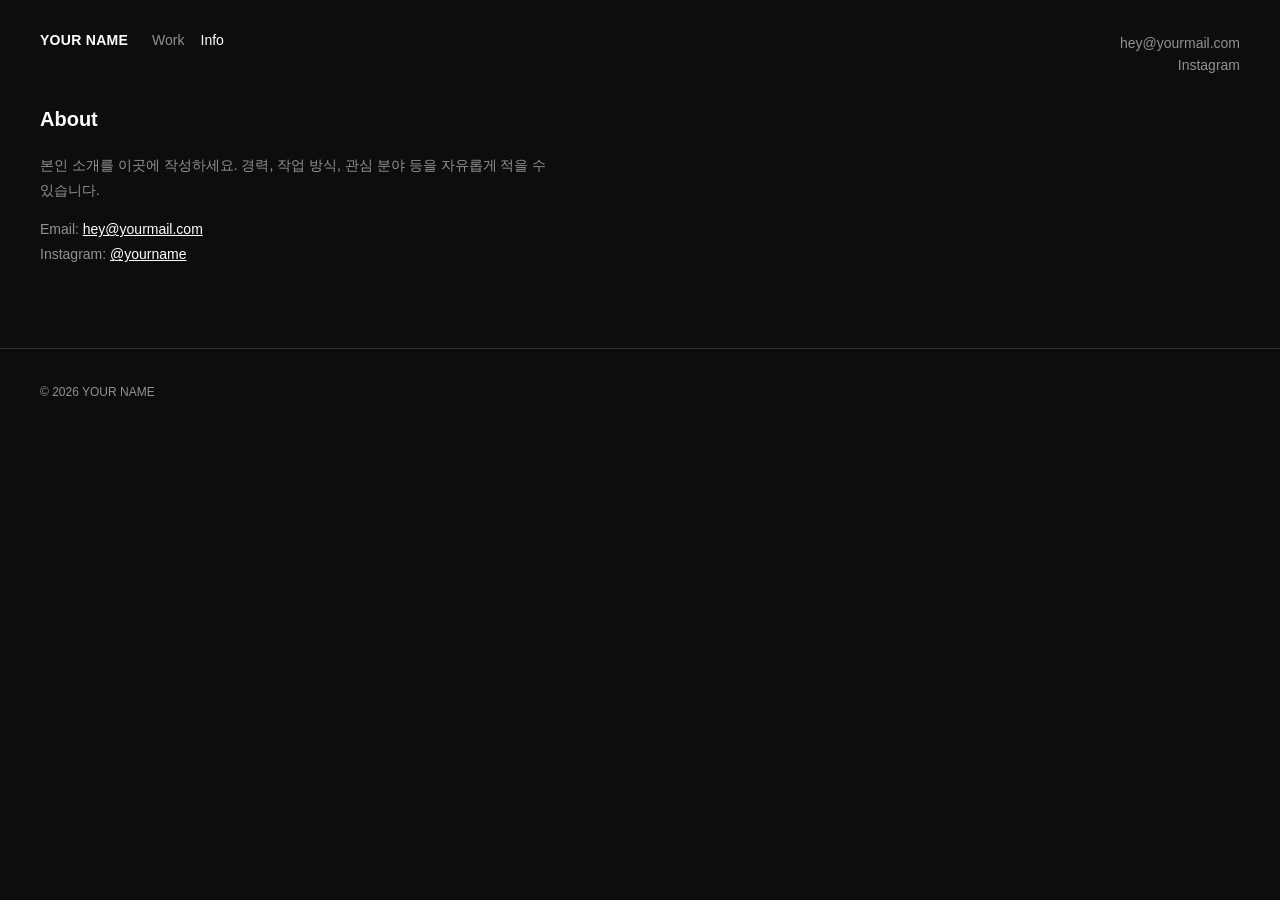
==== info.html @ 0c559cd1 "feat: add dark-theme page shells for home, info, project pages Co-Authored-By: Claude Sonnet 5 <nore" ====
<!doctype html>
<html lang="ko">
<head>
<meta charset="UTF-8">
<meta name="viewport" content="width=device-width, initial-scale=1.0">
<title>Info — YOUR NAME</title>
<link rel="stylesheet" href="css/style.css">
</head>
<body>
<header class="site-header">
  <div class="site-header__brand">
    <a href="index.html" class="site-header__name">YOUR NAME</a>
    <nav class="site-header__nav">
      <a href="index.html">Work</a>
      <a href="info.html" class="is-active">Info</a>
    </nav>
  </div>
  <div class="site-header__contact">
    <a href="mailto:hey@yourmail.com">hey@yourmail.com</a>
    <a href="https://instagram.com" target="_blank" rel="noopener">Instagram</a>
  </div>
</header>

<div class="info-content">
  <h1>About</h1>
  <p>본인 소개를 이곳에 작성하세요. 경력, 작업 방식, 관심 분야 등을 자유롭게 적을 수 있습니다.</p>
  <p>Email: <a href="mailto:hey@yourmail.com">hey@yourmail.com</a><br>
  Instagram: <a href="https://instagram.com" target="_blank" rel="noopener">@yourname</a></p>
</div>

<footer class="site-footer">
  <p>© <span id="year"></span> YOUR NAME</p>
</footer>

<script>document.getElementById("year").textContent = new Date().getFullYear();</script>
</body>
</html>
---- css/style.css ----
:root {
  --bg: #0d0d0d;
  --fg: #ffffff;
  --muted: rgba(255, 255, 255, .55);
  --border: rgba(255, 255, 255, .14);
  --font: -apple-system, BlinkMacSystemFont, "Segoe UI", Helvetica, Arial, sans-serif;
}
* { box-sizing: border-box; }
html, body { margin: 0; padding: 0; background: var(--bg); color: var(--fg); font-family: var(--font); }
a { color: inherit; text-decoration: none; }
a:hover { opacity: .7; }

.site-header {
  display: flex;
  justify-content: space-between;
  align-items: flex-start;
  padding: 32px 40px 0;
  font-size: 14px;
}
.site-header__brand { display: flex; gap: 24px; align-items: baseline; }
.site-header__name { font-weight: 700; letter-spacing: .02em; }
.site-header__nav { display: flex; gap: 16px; color: var(--muted); }
.site-header__nav a.is-active { color: var(--fg); }
.site-header__contact { text-align: right; color: var(--muted); line-height: 1.6; }
.site-header__contact a { display: block; }

.intro {
  max-width: 320px;
  margin: 24px 40px 40px;
  color: var(--muted);
  font-size: 13px;
  line-height: 1.6;
}

.site-footer {
  padding: 24px 40px;
  color: var(--muted);
  font-size: 12px;
  border-top: 1px solid var(--border);
  margin-top: 80px;
}

/* Home grid */
.grid-scroll {
  display: flex;
  gap: 16px;
  padding: 0 40px 60px;
  overflow-x: auto;
  cursor: grab;
  scrollbar-width: none;
}
.grid-scroll::-webkit-scrollbar { display: none; }
.grid-scroll.is-dragging { cursor: grabbing; user-select: none; }
.grid-item { flex: 0 0 auto; width: 320px; }
.grid-item img {
  width: 320px;
  height: 220px;
  object-fit: cover;
  border-radius: 4px;
  display: block;
  background: #1a1a1a;
}
.grid-item__title { margin-top: 10px; font-size: 13px; }
.grid-item__category { color: var(--muted); font-size: 12px; }

/* Project detail */
.project-hero { width: 100%; max-height: 70vh; object-fit: cover; display: block; }
.project-head {
  display: flex;
  justify-content: space-between;
  gap: 40px;
  padding: 32px 40px;
  border-bottom: 1px solid var(--border);
}
.project-head h1 { font-size: 22px; margin: 0 0 8px; }
.project-head p { color: var(--muted); font-size: 13px; max-width: 480px; line-height: 1.6; margin: 0; }
.project-meta { color: var(--muted); font-size: 12px; text-align: right; line-height: 1.8; white-space: nowrap; }
.project-media { padding: 40px; display: flex; flex-direction: column; gap: 32px; }
.project-media img, .project-media video { width: 100%; display: block; border-radius: 4px; }
.project-media figcaption { margin-top: 8px; color: var(--muted); font-size: 12px; }
.project-nav {
  display: flex;
  justify-content: space-between;
  padding: 24px 40px;
  border-top: 1px solid var(--border);
  font-size: 13px;
}

/* Info page */
.info-content { max-width: 520px; margin: 24px 40px 80px; font-size: 14px; line-height: 1.8; color: var(--muted); }
.info-content h1 { color: var(--fg); font-size: 20px; margin-bottom: 16px; }
.info-content a { color: var(--fg); text-decoration: underline; }

@media (max-width: 720px) {
  .site-header { flex-direction: column; gap: 12px; padding: 24px 20px 0; }
  .site-header__contact { text-align: left; }
  .intro { margin: 20px 20px 32px; }
  .grid-scroll { padding: 0 20px 40px; }
  .grid-item { width: 220px; }
  .grid-item img { width: 220px; height: 150px; }
  .project-head { flex-direction: column; padding: 24px 20px; gap: 16px; }
  .project-meta { text-align: left; }
  .project-media { padding: 24px 20px; }
  .project-nav { padding: 20px; }
  .info-content { margin: 20px 20px 60px; }
}
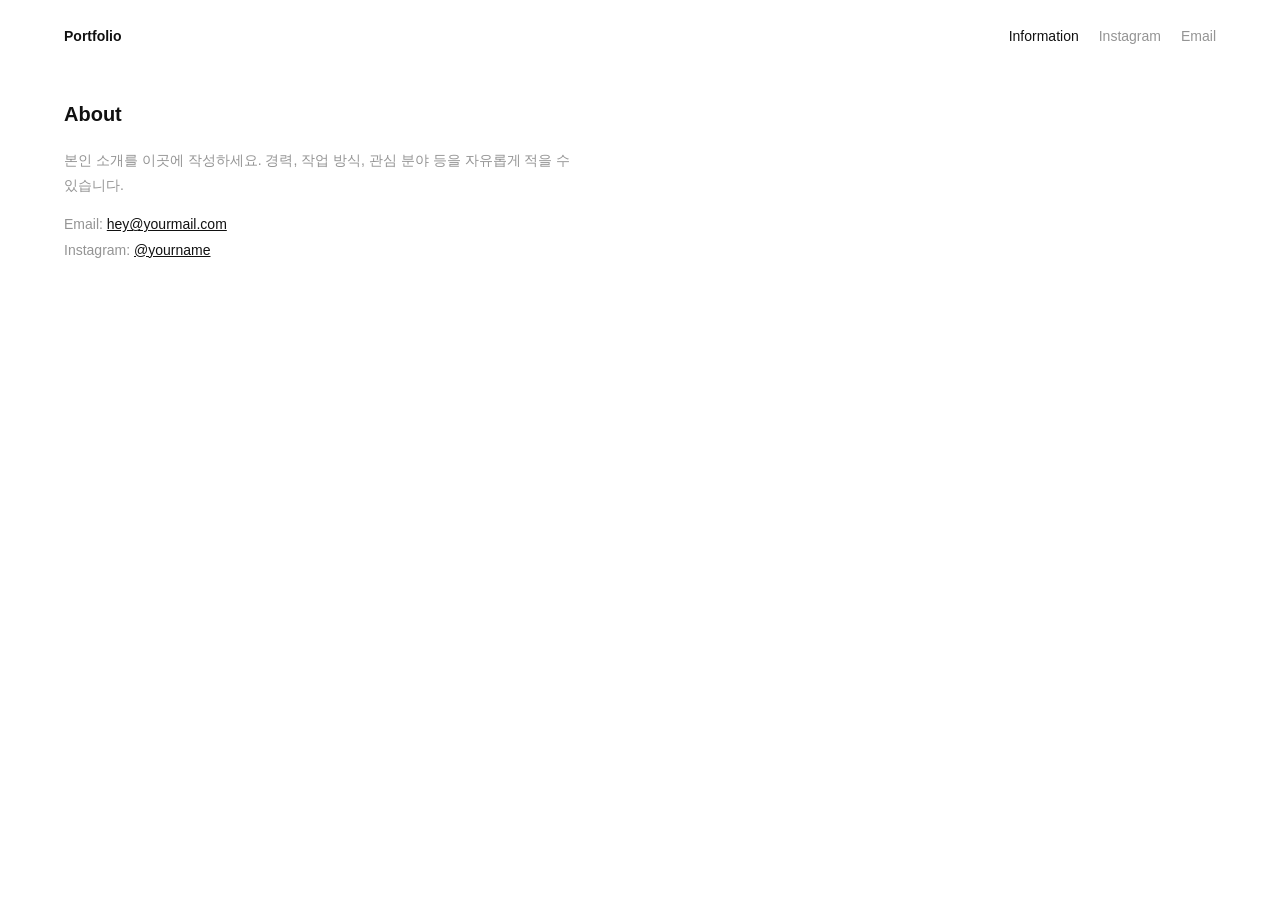
==== commit 494a1939: "feat: rework site to light theme with infinite auto-scroll gallery - Switch to white/light theme, dr" ====
--- a/info.html
+++ b/info.html
@@ -3,22 +3,17 @@
 <head>
 <meta charset="UTF-8">
 <meta name="viewport" content="width=device-width, initial-scale=1.0">
-<title>Info — YOUR NAME</title>
+<title>Info — Portfolio</title>
 <link rel="stylesheet" href="css/style.css">
 </head>
 <body>
 <header class="site-header">
-  <div class="site-header__brand">
-    <a href="index.html" class="site-header__name">YOUR NAME</a>
-    <nav class="site-header__nav">
-      <a href="index.html">Work</a>
-      <a href="info.html" class="is-active">Info</a>
-    </nav>
-  </div>
-  <div class="site-header__contact">
-    <a href="mailto:hey@yourmail.com">hey@yourmail.com</a>
+  <a href="index.html" class="site-header__logo">Portfolio</a>
+  <nav class="site-header__links">
+    <a href="info.html" class="is-active">Information</a>
     <a href="https://instagram.com" target="_blank" rel="noopener">Instagram</a>
-  </div>
+    <a href="mailto:hey@yourmail.com">Email</a>
+  </nav>
 </header>
 
 <div class="info-content">
@@ -27,11 +22,5 @@
   <p>Email: <a href="mailto:hey@yourmail.com">hey@yourmail.com</a><br>
   Instagram: <a href="https://instagram.com" target="_blank" rel="noopener">@yourname</a></p>
 </div>
-
-<footer class="site-footer">
-  <p>© <span id="year"></span> YOUR NAME</p>
-</footer>
-
-<script>document.getElementById("year").textContent = new Date().getFullYear();</script>
 </body>
 </html>
--- a/css/style.css
+++ b/css/style.css
@@ -1,106 +1,170 @@
 :root {
-  --bg: #0d0d0d;
-  --fg: #ffffff;
-  --muted: rgba(255, 255, 255, .55);
-  --border: rgba(255, 255, 255, .14);
+  --bg: #ffffff;
+  --fg: #111111;
+  --muted: rgba(17, 17, 17, .45);
+  --border: rgba(17, 17, 17, .12);
+  --placeholder: #eeeeee;
+  --side-pad: 64px;
+  --gallery-height: 480px;
   --font: -apple-system, BlinkMacSystemFont, "Segoe UI", Helvetica, Arial, sans-serif;
 }
+@media (max-width: 720px) {
+  :root { --side-pad: 20px; --gallery-height: 420px; }
+}
+
 * { box-sizing: border-box; }
 html, body { margin: 0; padding: 0; background: var(--bg); color: var(--fg); font-family: var(--font); }
 a { color: inherit; text-decoration: none; }
-a:hover { opacity: .7; }
+a:hover { opacity: .6; }
 
+/* Header */
 .site-header {
   display: flex;
   justify-content: space-between;
-  align-items: flex-start;
-  padding: 32px 40px 0;
+  align-items: center;
+  padding: 28px var(--side-pad);
   font-size: 14px;
 }
-.site-header__brand { display: flex; gap: 24px; align-items: baseline; }
-.site-header__name { font-weight: 700; letter-spacing: .02em; }
-.site-header__nav { display: flex; gap: 16px; color: var(--muted); }
-.site-header__nav a.is-active { color: var(--fg); }
-.site-header__contact { text-align: right; color: var(--muted); line-height: 1.6; }
-.site-header__contact a { display: block; }
+.site-header__logo { font-weight: 600; }
+.site-header__links { display: flex; gap: 20px; color: var(--muted); }
+.site-header__links a.is-active { color: var(--fg); }
 
-.intro {
-  max-width: 320px;
-  margin: 24px 40px 40px;
-  color: var(--muted);
-  font-size: 13px;
-  line-height: 1.6;
+/* Marquee (home gallery) */
+.marquee-viewport {
+  position: relative;
+  overflow: hidden;
+  width: 100%;
+  height: calc(var(--gallery-height) + 68px);
+  margin-top: 120px;
+  cursor: grab;
+  touch-action: pan-y;
 }
+.marquee-viewport.is-dragging { cursor: grabbing; }
+.marquee-track {
+  position: absolute;
+  top: 0;
+  left: 0;
+  display: flex;
+  gap: 12px;
+  will-change: transform;
+}
+.marquee-item { flex: 0 0 auto; display: block; }
+.marquee-item__media {
+  height: var(--gallery-height);
+  overflow: hidden;
+  background: var(--placeholder);
+}
+.marquee-item__media img,
+.marquee-item__media video {
+  height: 100%;
+  width: auto;
+  display: block;
+  transform: translateY(100%);
+  transition: transform .5s cubic-bezier(.16, 1, .3, 1);
+}
+.marquee-item.is-revealed .marquee-item__media img,
+.marquee-item.is-revealed .marquee-item__media video {
+  transform: translateY(0);
+}
+.marquee-item__caption {
+  margin-top: 12px;
+  opacity: 0;
+  transition: opacity .4s ease .15s;
+}
+.marquee-item.is-revealed .marquee-item__caption { opacity: 1; }
+.marquee-item__title { font-size: 13px; font-weight: 600; }
+.marquee-item__category { font-size: 12px; color: var(--muted); }
 
-.site-footer {
-  padding: 24px 40px;
-  color: var(--muted);
-  font-size: 12px;
-  border-top: 1px solid var(--border);
-  margin-top: 80px;
+.marquee-pinned-caption {
+  position: absolute;
+  left: var(--side-pad);
+  top: calc(var(--gallery-height) + 12px);
+  opacity: 0;
+  transition: opacity .4s ease;
+  pointer-events: none;
 }
-
-/* Home grid */
-.grid-scroll {
-  display: flex;
-  gap: 16px;
-  padding: 0 40px 60px;
-  overflow-x: auto;
-  cursor: grab;
-  scrollbar-width: none;
-}
-.grid-scroll::-webkit-scrollbar { display: none; }
-.grid-scroll.is-dragging { cursor: grabbing; user-select: none; }
-.grid-item { flex: 0 0 auto; width: 320px; }
-.grid-item img {
-  width: 320px;
-  height: 220px;
-  object-fit: cover;
-  border-radius: 4px;
-  display: block;
-  background: #1a1a1a;
-}
-.grid-item__title { margin-top: 10px; font-size: 13px; }
-.grid-item__category { color: var(--muted); font-size: 12px; }
-
-/* Project detail */
-.project-hero { width: 100%; max-height: 70vh; object-fit: cover; display: block; }
-.project-head {
-  display: flex;
-  justify-content: space-between;
-  gap: 40px;
-  padding: 32px 40px;
-  border-bottom: 1px solid var(--border);
-}
-.project-head h1 { font-size: 22px; margin: 0 0 8px; }
-.project-head p { color: var(--muted); font-size: 13px; max-width: 480px; line-height: 1.6; margin: 0; }
-.project-meta { color: var(--muted); font-size: 12px; text-align: right; line-height: 1.8; white-space: nowrap; }
-.project-media { padding: 40px; display: flex; flex-direction: column; gap: 32px; }
-.project-media img, .project-media video { width: 100%; display: block; border-radius: 4px; }
-.project-media figcaption { margin-top: 8px; color: var(--muted); font-size: 12px; }
-.project-nav {
-  display: flex;
-  justify-content: space-between;
-  padding: 24px 40px;
-  border-top: 1px solid var(--border);
-  font-size: 13px;
-}
+.marquee-pinned-caption.is-visible { opacity: 1; }
+.marquee-pinned-caption__title { font-size: 13px; font-weight: 600; }
+.marquee-pinned-caption__category { font-size: 12px; color: var(--muted); }
 
 /* Info page */
-.info-content { max-width: 520px; margin: 24px 40px 80px; font-size: 14px; line-height: 1.8; color: var(--muted); }
+.info-content { max-width: 520px; margin: 24px var(--side-pad) 80px; font-size: 14px; line-height: 1.8; color: var(--muted); }
 .info-content h1 { color: var(--fg); font-size: 20px; margin-bottom: 16px; }
 .info-content a { color: var(--fg); text-decoration: underline; }
 
+/* Project detail */
+.project-layout { display: flex; flex-direction: row; min-height: 100vh; }
+.project-sidebar {
+  flex: 0 0 42%;
+  order: 0;
+  position: sticky;
+  top: 0;
+  align-self: flex-start;
+  height: 100vh;
+  display: flex;
+  flex-direction: column;
+  justify-content: space-between;
+  padding: 32px var(--side-pad);
+  border-right: 1px solid var(--border);
+}
+.project-sidebar__logo { font-weight: 600; font-size: 14px; }
+.project-sidebar__details h3 {
+  color: var(--muted);
+  font-size: 13px;
+  font-weight: 400;
+  margin: 0 0 12px;
+}
+.project-sidebar__details p {
+  font-size: 14px;
+  line-height: 1.7;
+  margin: 0;
+  white-space: pre-line;
+}
+
+.project-main { flex: 1; order: 1; min-width: 0; }
+.project-main__header {
+  display: grid;
+  grid-template-columns: 1fr auto auto;
+  grid-template-areas: "title category close";
+  align-items: baseline;
+  gap: 16px;
+  padding: 24px var(--side-pad);
+  border-bottom: 1px solid var(--border);
+  position: sticky;
+  top: 0;
+  z-index: 2;
+  background: var(--bg);
+}
+.project-main__header h1 { grid-area: title; font-size: 18px; margin: 0; }
+.project-main__category { grid-area: category; color: var(--muted); font-size: 13px; }
+.project-main__close { grid-area: close; font-size: 13px; white-space: nowrap; }
+
+.media-row--full img, .media-row--full video { width: 100%; display: block; }
+.media-row--split {
+  display: grid;
+  grid-template-columns: 1fr 1fr;
+  gap: 2px;
+}
+.media-row--split img, .media-row--split video { width: 100%; height: 100%; object-fit: cover; display: block; }
+
 @media (max-width: 720px) {
-  .site-header { flex-direction: column; gap: 12px; padding: 24px 20px 0; }
-  .site-header__contact { text-align: left; }
-  .intro { margin: 20px 20px 32px; }
-  .grid-scroll { padding: 0 20px 40px; }
-  .grid-item { width: 220px; }
-  .grid-item img { width: 220px; height: 150px; }
-  .project-head { flex-direction: column; padding: 24px 20px; gap: 16px; }
-  .project-meta { text-align: left; }
-  .project-media { padding: 24px 20px; }
-  .project-nav { padding: 20px; }
-  .info-content { margin: 20px 20px 60px; }
+  .marquee-viewport { margin-top: 60px; }
+
+  .project-layout { flex-direction: column; }
+  .project-sidebar {
+    order: 2;
+    position: static;
+    height: auto;
+    border-right: none;
+    border-top: 1px solid var(--border);
+    padding: 24px var(--side-pad) 60px;
+  }
+  .project-main__header {
+    grid-template-columns: 1fr auto;
+    grid-template-areas:
+      "title close"
+      "category category";
+    row-gap: 6px;
+  }
+  .media-row--split { grid-template-columns: 1fr; }
 }
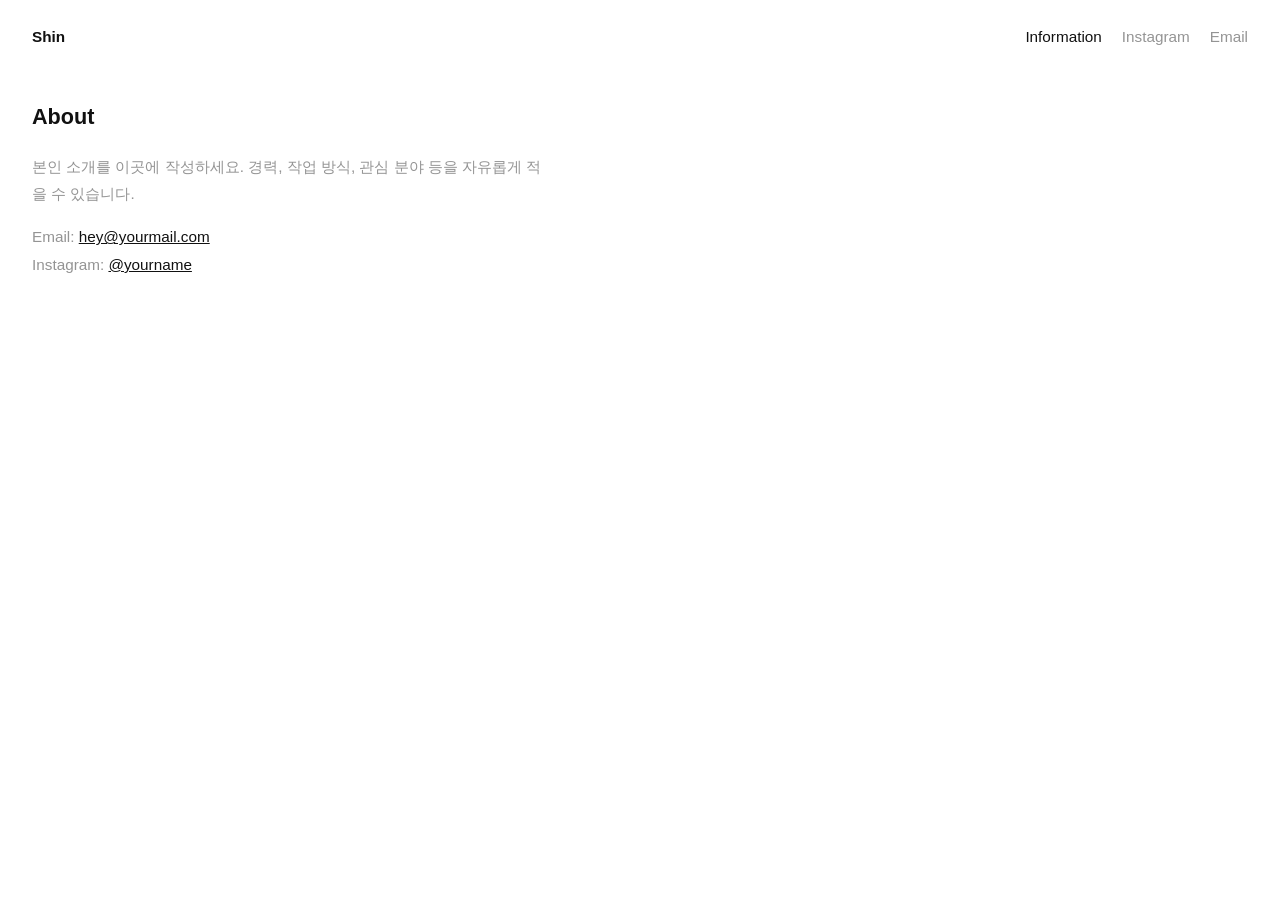
==== commit f79f15f8: "content: rename site logo/title from "Portfolio" to "Shin" Co-Authored-By: Claude Sonnet 5.5 <norepl" ====
--- a/info.html
+++ b/info.html
@@ -3,12 +3,12 @@
 <head>
 <meta charset="UTF-8">
 <meta name="viewport" content="width=device-width, initial-scale=1.0">
-<title>Info — Portfolio</title>
+<title>Info — Shin</title>
 <link rel="stylesheet" href="css/style.css">
 </head>
 <body>
 <header class="site-header">
-  <a href="index.html" class="site-header__logo">Portfolio</a>
+  <a href="index.html" class="site-header__logo">Shin</a>
   <nav class="site-header__links">
     <a href="info.html" class="is-active">Information</a>
     <a href="https://instagram.com" target="_blank" rel="noopener">Instagram</a>
--- a/css/style.css
+++ b/css/style.css
@@ -4,12 +4,17 @@
   --muted: rgba(17, 17, 17, .45);
   --border: rgba(17, 17, 17, .12);
   --placeholder: #eeeeee;
-  --side-pad: 64px;
-  --gallery-height: 480px;
+  --side-pad: 32px;
+  --gallery-height: clamp(272px, 17.44vw, 720px);
+  --topbar-height: 100px;
   --font: -apple-system, BlinkMacSystemFont, "Segoe UI", Helvetica, Arial, sans-serif;
+  --fs-body: clamp(9.2px, calc(9.2px + 0.4761vw), 16px);
+  --fs-caption-title: clamp(8.5px, calc(8.5px + 0.4366vw), 14.8px);
+  --fs-caption-category: clamp(8px, calc(8px + 0.3966vw), 13.7px);
+  --fs-heading: clamp(12.5px, calc(12.5px + 0.7143vw), 22.8px);
 }
-@media (max-width: 720px) {
-  :root { --side-pad: 20px; --gallery-height: 420px; }
+@media (max-width: 1024px) {
+  :root { --side-pad: 10px; --gallery-height: clamp(160px, 46.4vw, 256px); }
 }
 
 * { box-sizing: border-box; }
@@ -23,11 +28,20 @@
   justify-content: space-between;
   align-items: center;
   padding: 28px var(--side-pad);
-  font-size: 14px;
+  font-size: var(--fs-body);
 }
 .site-header__logo { font-weight: 600; }
 .site-header__links { display: flex; gap: 20px; color: var(--muted); }
 .site-header__links a.is-active { color: var(--fg); }
+
+@media (max-width: 1024px) {
+  .site-header { padding: 20px var(--side-pad); flex-wrap: wrap; row-gap: 8px; }
+  .site-header__links { gap: 14px; }
+}
+
+/* Home page: header on top, gallery vertically centered in the remaining space */
+body.home { height: 100vh; display: flex; flex-direction: column; overflow: hidden; }
+.home-main { flex: 1; display: flex; align-items: center; min-height: 0; }
 
 /* Marquee (home gallery) */
 .marquee-viewport {
@@ -35,7 +49,6 @@
   overflow: hidden;
   width: 100%;
   height: calc(var(--gallery-height) + 68px);
-  margin-top: 120px;
   cursor: grab;
   touch-action: pan-y;
 }
@@ -45,14 +58,14 @@
   top: 0;
   left: 0;
   display: flex;
-  gap: 12px;
+  gap: 6px;
   will-change: transform;
 }
 .marquee-item { flex: 0 0 auto; display: block; }
+.marquee-item:hover { opacity: 1; }
 .marquee-item__media {
   height: var(--gallery-height);
   overflow: hidden;
-  background: var(--placeholder);
 }
 .marquee-item__media img,
 .marquee-item__media video {
@@ -60,111 +73,115 @@
   width: auto;
   display: block;
   transform: translateY(100%);
-  transition: transform .5s cubic-bezier(.16, 1, .3, 1);
+  transition: transform .5s cubic-bezier(.215, .61, .355, 1);
 }
 .marquee-item.is-revealed .marquee-item__media img,
 .marquee-item.is-revealed .marquee-item__media video {
   transform: translateY(0);
 }
 .marquee-item__caption {
-  margin-top: 12px;
+  width: fit-content;
+  margin-top: 14px;
   opacity: 0;
   transition: opacity .4s ease .15s;
 }
 .marquee-item.is-revealed .marquee-item__caption { opacity: 1; }
-.marquee-item__title { font-size: 13px; font-weight: 600; }
-.marquee-item__category { font-size: 12px; color: var(--muted); }
-
-.marquee-pinned-caption {
-  position: absolute;
-  left: var(--side-pad);
-  top: calc(var(--gallery-height) + 12px);
-  opacity: 0;
-  transition: opacity .4s ease;
-  pointer-events: none;
-}
-.marquee-pinned-caption.is-visible { opacity: 1; }
-.marquee-pinned-caption__title { font-size: 13px; font-weight: 600; }
-.marquee-pinned-caption__category { font-size: 12px; color: var(--muted); }
+.marquee-item__title { font-size: var(--fs-caption-title); font-weight: 600; }
+.marquee-item__category { font-size: var(--fs-caption-category); color: var(--muted); }
 
 /* Info page */
-.info-content { max-width: 520px; margin: 24px var(--side-pad) 80px; font-size: 14px; line-height: 1.8; color: var(--muted); }
-.info-content h1 { color: var(--fg); font-size: 20px; margin-bottom: 16px; }
+.info-content { max-width: 520px; margin: 24px var(--side-pad) 80px; font-size: var(--fs-body); line-height: 1.8; color: var(--muted); }
+.info-content h1 { color: var(--fg); font-size: var(--fs-heading); margin-bottom: 16px; }
 .info-content a { color: var(--fg); text-decoration: underline; }
 
 /* Project detail */
-.project-layout { display: flex; flex-direction: row; min-height: 100vh; }
-.project-sidebar {
-  flex: 0 0 42%;
-  order: 0;
+/* Sticky top bar split into the same two columns as the layout below: a
+   blank left column (just the logo) and a right column (title/category/
+   close) matching the media column's width, so category can be centered
+   exactly on the media area. */
+.project-topbar {
   position: sticky;
   top: 0;
-  align-self: flex-start;
-  height: 100vh;
+  z-index: 10;
   display: flex;
-  flex-direction: column;
-  justify-content: space-between;
-  padding: 32px var(--side-pad);
-  border-right: 1px solid var(--border);
+  background: var(--bg);
 }
-.project-sidebar__logo { font-weight: 600; font-size: 14px; }
-.project-sidebar__details h3 {
+.project-topbar__logo-col { flex: 0 0 42%; padding: 28px var(--side-pad); box-sizing: border-box; }
+.project-topbar__logo { font-weight: 600; font-size: var(--fs-body); }
+.project-topbar__meta {
+  position: relative;
+  flex: 1;
+  display: flex;
+  align-items: center;
+  padding: 28px var(--side-pad) 28px 0;
+  min-width: 0;
+  box-sizing: border-box;
+}
+.project-topbar__title { flex: 0 0 auto; font-size: var(--fs-body); font-weight: 400; margin: 0; }
+.project-topbar__category {
+  position: absolute;
+  left: calc(50% - var(--side-pad) / 2);
+  top: 50%;
+  transform: translate(-50%, -50%);
   color: var(--muted);
-  font-size: 13px;
+  font-size: var(--fs-body);
+  font-weight: 400;
+}
+.project-topbar__close { flex: 0 0 auto; margin-left: auto; color: var(--muted); font-size: var(--fs-body); font-weight: 400; white-space: nowrap; }
+
+.project-layout { display: flex; }
+.project-sidebar { flex: 0 0 42%; }
+.project-main { flex: 1; min-width: 0; }
+
+.project-details { padding: 32px var(--side-pad) 80px 0; box-sizing: border-box; }
+.project-details h3 {
+  color: var(--muted);
+  font-size: var(--fs-body);
   font-weight: 400;
   margin: 0 0 12px;
 }
-.project-sidebar__details p {
-  font-size: 14px;
+.project-details p {
+  font-size: var(--fs-body);
   line-height: 1.7;
   margin: 0;
   white-space: pre-line;
 }
 
-.project-main { flex: 1; order: 1; min-width: 0; }
-.project-main__header {
-  display: grid;
-  grid-template-columns: 1fr auto auto;
-  grid-template-areas: "title category close";
-  align-items: baseline;
-  gap: 16px;
-  padding: 24px var(--side-pad);
-  border-bottom: 1px solid var(--border);
-  position: sticky;
-  top: 0;
-  z-index: 2;
-  background: var(--bg);
-}
-.project-main__header h1 { grid-area: title; font-size: 18px; margin: 0; }
-.project-main__category { grid-area: category; color: var(--muted); font-size: 13px; }
-.project-main__close { grid-area: close; font-size: 13px; white-space: nowrap; }
-
+.project-media { display: flex; flex-direction: column; gap: 6px; padding-right: var(--side-pad); box-sizing: border-box; }
 .media-row--full img, .media-row--full video { width: 100%; display: block; }
 .media-row--split {
   display: grid;
   grid-template-columns: 1fr 1fr;
-  gap: 2px;
+  gap: 6px;
 }
 .media-row--split img, .media-row--split video { width: 100%; height: 100%; object-fit: cover; display: block; }
 
-@media (max-width: 720px) {
+@media (max-width: 1024px) {
+  :root { --topbar-height: 130px; }
   .marquee-viewport { margin-top: 60px; }
 
-  .project-layout { flex-direction: column; }
-  .project-sidebar {
-    order: 2;
-    position: static;
-    height: auto;
-    border-right: none;
-    border-top: 1px solid var(--border);
-    padding: 24px var(--side-pad) 60px;
-  }
-  .project-main__header {
-    grid-template-columns: 1fr auto;
-    grid-template-areas:
-      "title close"
-      "category category";
+  .project-topbar__logo-col { display: none; }
+  .project-topbar__meta {
+    flex-wrap: wrap;
+    padding: 20px var(--side-pad);
     row-gap: 6px;
   }
-  .media-row--split { grid-template-columns: 1fr; }
+  .project-topbar__category {
+    position: static;
+    transform: none;
+    flex: 0 0 100%;
+    order: 3;
+  }
+
+  .project-sidebar { display: none; }
+
+  .project-details { padding: 24px var(--side-pad) 60px; }
+  .project-media {
+    padding: 0 var(--side-pad);
+    display: flex;
+    flex-direction: column;
+    gap: 6px;
+    margin-top: 20px;
+  }
+  .media-row--split { grid-template-columns: 1fr; gap: 6px; }
 }
